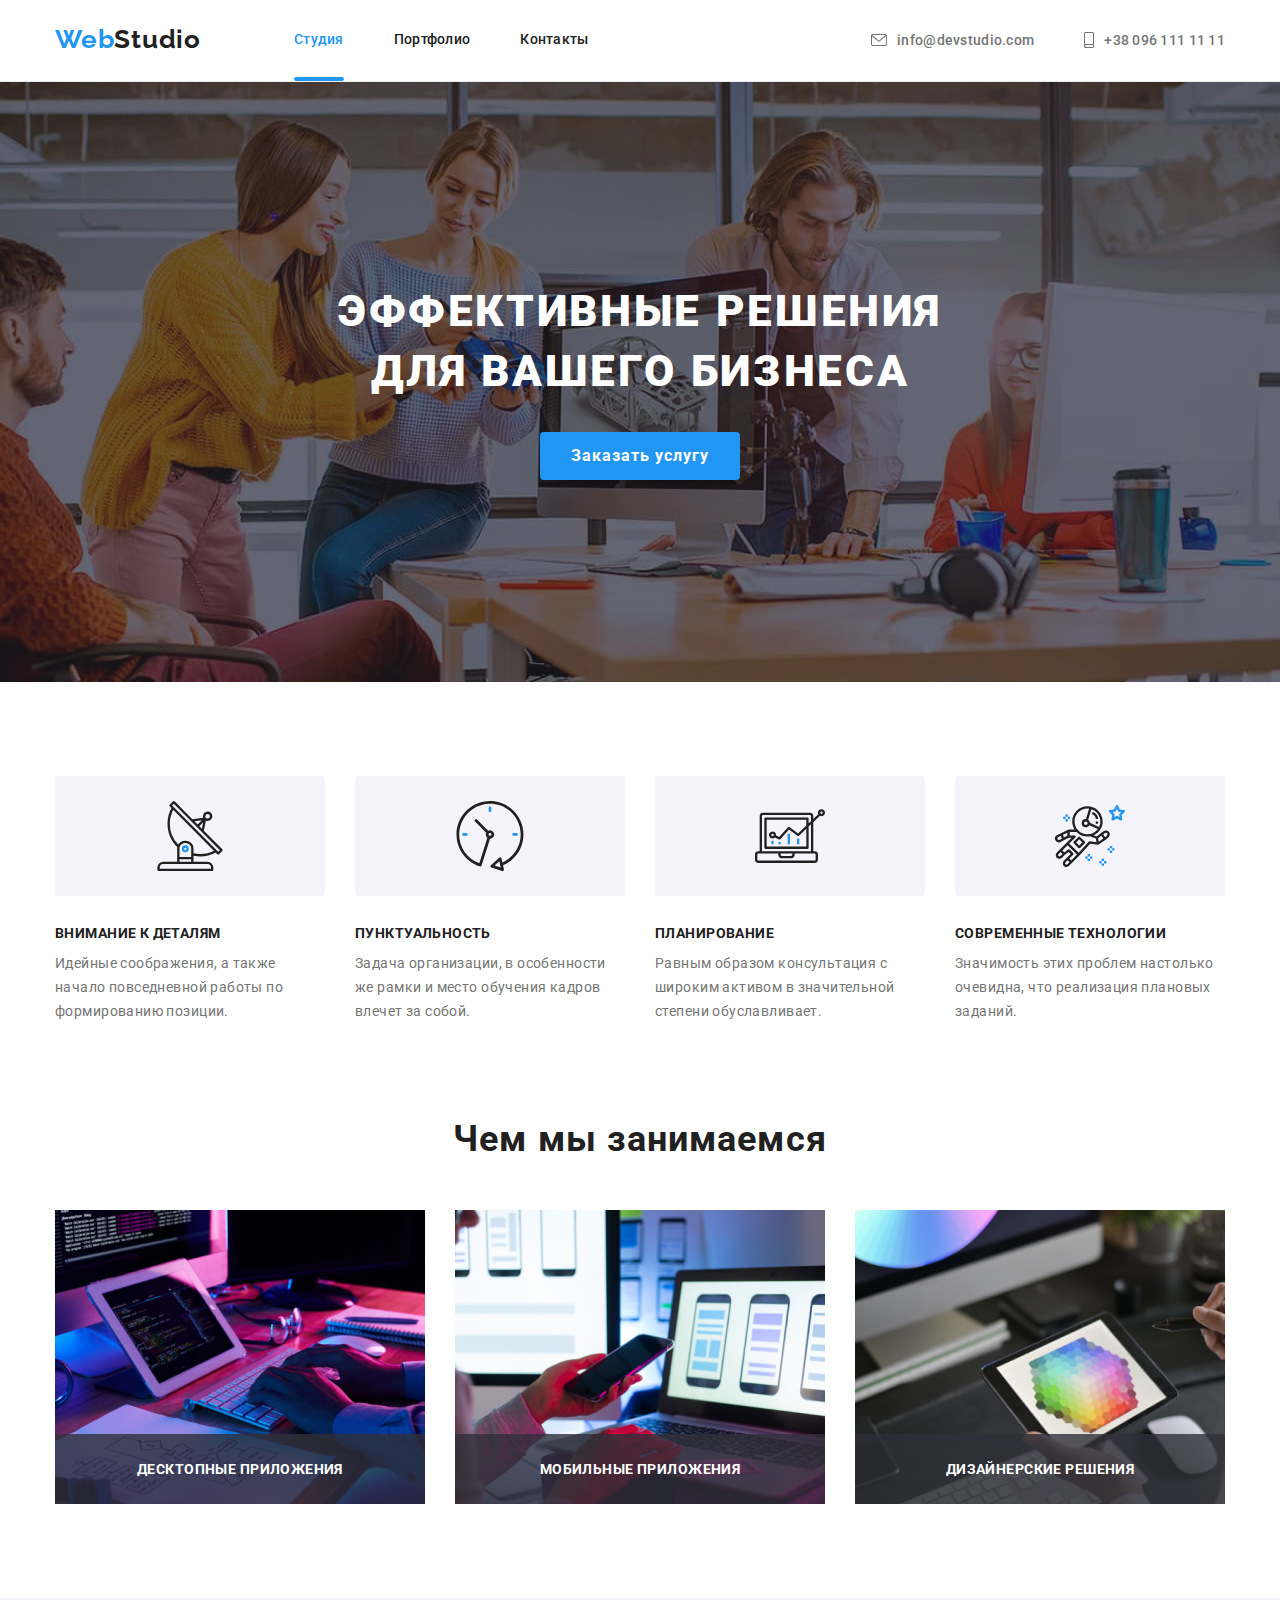
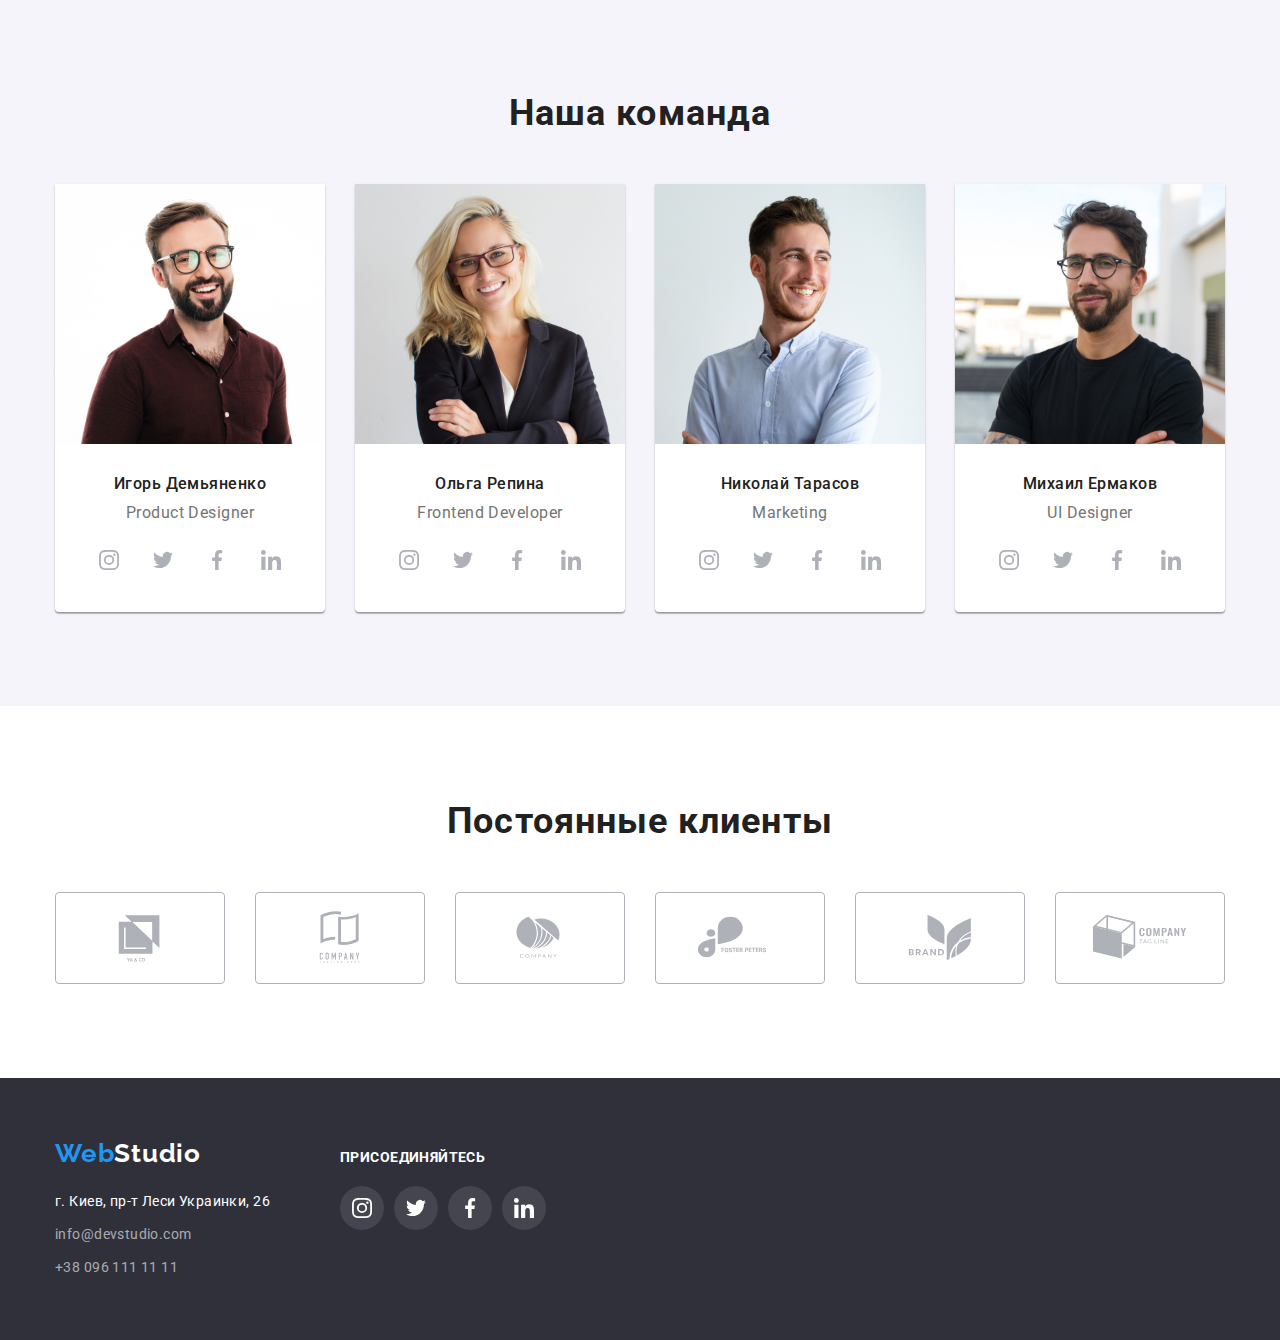
==== index.html @ 805853ac "Initial commit" ====
<!DOCTYPE html>
<html lang="ru">
<head>
    <meta charset="UTF-8">
    <meta http-equiv="X-UA-Compatible" content="IE=edge">
    <meta name="viewport" content="width=device-width, initial-scale=1.0">
    <title>WebStudio</title>
    <link rel="preconnect" href="https://fonts.googleapis.com">
    <link rel="preconnect" href="https://fonts.gstatic.com" crossorigin>
    <link href="https://fonts.googleapis.com/css2?family=Raleway:wght@700&family=Roboto:wght@400;500;700;900&display=swap" rel="stylesheet">
    <link rel="stylesheet" href="https://cdnjs.cloudflare.com/ajax/libs/modern-normalize/1.1.0/modern-normalize.css">
    <link rel="stylesheet" href="./css/styles.css">
</head>
<body>
    
    <header class="header">
        <div class="container header-container">
       
            <nav class="nav"> 
            
                    <a class="header-link link " href="/"><span class="logo">Web</span><span class="heder-logo">Studio</span></a>
                    <ul class="nav-list list">
                        <li class="nav-item">
                            <a class="nav-link link current" href="./index.html">Студия</a></li>
                        <li  class="nav-item">
                            <a class="nav-link link" href="./portfolio.html">Портфолио</a></li>
                        <li  class="nav-item">
                            <a class="nav-link link " href="">Контакты</a></li>
                    </ul>
            
            </nav>
            <ul class="header-contacts list">
                <li class="header-contact"><a  class="header-email link"  href="mailto:info@devstudio.com">
                    <svg width="16" height="12" class="email-icon" aria-hidden="true" ><use href="./images/icons.svg#icon-envelope"></use></svg>
                    info@devstudio.com</a></li>
                <li class="header-contact"><a  class="header-tel link" href="tel:+380961111111">
                    <svg width="10" height="16" class="email-icon" aria-hidden="true" >
                    <use href="./images/icons.svg#icon-smartphone"></use>
                </svg>+38 096 111 11 11</a></li>
            </ul>
        </div>  
    </header>

    <main>
        <section class="hero section">
          <div class="container">
             <h1 class="hero-title">Эффективные решения для вашего бизнеса</h1>   
             <button class="hero-btn" type="button" data-modal-open>Заказать услугу</button>  
          </div>    
        </section>

        <section class="benefits section"> 
            <div class="container">
                <h2 class="visually-hidden">Особенности</h2>
                <ul class="list benefits-list-icon">
                    <li class="benefits-item-icon"><svg width="70px" height="70px"><use href="./images/icons.svg#icon-antenna-1"></use></svg></li>
                    <li class="benefits-item-icon"><svg width="70px" height="70px"><use href="./images/icons.svg#icon-clock-1"></use></svg></li>
                    <li class="benefits-item-icon"><svg width="70px" height="70px"><use href="./images/icons.svg#icon-diagram-1"></use></svg></li>
                    <li class="benefits-item-icon"><svg width="70px" height="70px"><use href="./images/icons.svg#icon-astronaut-1"></use></svg></li>
                </ul>
                <ul class="benefits-list list">
                    <li class="benefits-item">
                        <h3 class="benefits-item-title">Внимание к деталям</h3>
                        <p class="benefits-item-text">Идейные соображения, а также начало повседневной работы по формированию позиции.</p>
                    </li>
                    <li class="benefits-item">
                        <h3 class="benefits-item-title">Пунктуальность</h3>
                        <p class="benefits-item-text">Задача организации, в особенности же рамки и место обучения кадров влечет за собой.</p>
                    </li>
                    <li class="benefits-item">
                        <h3 class="benefits-item-title">Планирование</h3>
                        <p class="benefits-item-text">Равным образом консультация с широким активом в значительной степени обуславливает.</p>
                    </li>
                    <li class="benefits-item">
                        <h3 class="benefits-item-title">Современные технологии</h3>
                        <p class="benefits-item-text">Значимость этих проблем настолько очевидна, что реализация плановых заданий.</p>
                    </li>
              </ul>
            </div>

        </section>
        <section class="works section">
            <div class="container works-container">
                <h2 class="title">Чем мы занимаемся</h2>
                <ul class="works-list list">
                    <li class="works-item">
                        <img class="works-pic" src="./images/img1.jpg" alt="создаем сайты" width="370" height="294">
                       <div class="works-item-names"><span class="works-item-name">Десктопные приложения</span></div>
                    </li>
                    <li class="works-item">
                        <img class="works-pic" src="./images/img2.jpg" alt="адаптируем под смартфоны" width="370" height="294">
                        <div class="works-item-names"><span class="works-item-name">Мобильные приложения</span></div>
                    </li>
                    <li class="works-item">
                        <img class="works-pic" src="./images/img3.jpg" alt="разрабатываем мобильные приложения" width="370" height="294">
                        <div class="works-item-names"><span class="works-item-name">Дизайнерские решения</span></div>
                    </li>
                </ul>
            </div>
        </section>

        <section class="team section">
            <div class="container">
                <h2 class="title">Наша команда</h2>
            
                <ul class="team-list list">
                    
                    <li class="team-item">
                        <img class="team-foto" src="./images/igor.jpg" alt="фото1" width="270" height="260">
                        <div class="container-team">
                            <h3 class="team-name" >Игорь Демьяненко</h3>
                            <p class="team-position" lang="en">Product Designer</p>
                            <div class="team-socials">
                                <ul class="team-social-list list">
                                    <li><a class="team-social-link" href=""><svg width="20px" height="20px" class="team-social-icon" aria-label="ссылка на instagram">
                                                <use href="./images/icons.svg#icon-instagram-2"></use>
                                            </svg></a></li>
                                    <li><a class="team-social-link" href=""><svg width="20px" height="20px" class="team-social-icon" aria-label="ссылка на twitter">
                                                <use href="./images/icons.svg#icon-twitter-1"></use>
                                            </svg></a></li>
                                    <li><a class="team-social-link" href=""><svg width="20px" height="20px" class="team-social-icon" aria-label="ссылка на facebook">
                                                <use href="./images/icons.svg#icon-facebook-1"></use>
                                            </svg></a></li>
                                    <li><a class="team-social-link" href=""><svg  width="20px" height="20px" class="team-social-icon" aria-label="ссылка на linkedin">
                                                <use href="./images/icons.svg#icon-linkedin-1"></use>
                                            </svg></a></li>
                                </ul>
                            </div>
                        </div>
                    </li>
                    <li class="team-item">
                        <img class="team-foto" src="./images/olga.jpg" alt="фото2" width="270" height="260">
                        <div class="container-team">
                            <h3 class="team-name" >Ольга Репина</h3>
                            <p class="team-position" lang="en">Frontend Developer</p>
                            <div class="team-socials">
                                <ul class="team-social-list list">
                                    <li><a class="team-social-link" href=""><svg width="20px" height="20px" class="team-social-icon" aria-label="ссылка на instagram">
                                                <use href="./images/icons.svg#icon-instagram-2"></use>
                                            </svg></a></li>
                                    <li><a class="team-social-link" href=""><svg width="20px" height="20px" class="team-social-icon" aria-label="ссылка на twitter">
                                                <use href="./images/icons.svg#icon-twitter-1"></use>
                                            </svg></a></li>
                                    <li><a class="team-social-link" href=""><svg width="20px" height="20px" class="team-social-icon" aria-label="ссылка на facebook">
                                                <use href="./images/icons.svg#icon-facebook-1"></use>
                                            </svg></a></li>
                                    <li><a class="team-social-link" href=""><svg width="20px" height="20px" class="team-social-icon" aria-label="ссылка на linkedin">
                                                <use href="./images/icons.svg#icon-linkedin-1"></use>
                                            </svg></a></li>
                                </ul>
                            </div>

                        </div>
                    </li>
                    <li class="team-item">
                        <img class="team-foto" src="./images/nikolay.jpg" alt="фото3" width="270" height="260">
                        <div class="container-team">
                            <h3 class="team-name" >Николай Тарасов</h3>
                            <p class="team-position" lang="en">Marketing</p>
                            <div class="team-socials">
                                <ul class="team-social-list list">
                                    <li><a class="team-social-link" href=""><svg width="20px" height="20px" class="team-social-icon" aria-label="ссылка на instagram">
                                                <use href="./images/icons.svg#icon-instagram-2"></use>
                                            </svg></a></li>
                                    <li><a class="team-social-link" href=""><svg width="20px" height="20px" class="team-social-icon" aria-label="ссылка на twitter">
                                                <use href="./images/icons.svg#icon-twitter-1"></use>
                                            </svg></a></li>
                                    <li><a class="team-social-link" href=""><svg width="20px" height="20px" class="team-social-icon" aria-label="ссылка на facebook">
                                                <use href="./images/icons.svg#icon-facebook-1"></use>
                                            </svg></a></li>
                                    <li><a class="team-social-link" href=""><svg width="20px" height="20px" class="team-social-icon" aria-label="ссылка на linkedin">
                                                <use href="./images/icons.svg#icon-linkedin-1"></use>
                                            </svg></a></li>
                                </ul>
                            </div>

                        </div>
                    </li>
                    <li class="team-item">
                        <img class="team-foto" src="./images/mikhail.jpg" alt="фото4" width="270" height="260">
                        <div class="container-team">
                            <h3 class="team-name" >Михаил Ермаков</h3>
                            <p class="team-position" lang="en">UI Designer</p>
                            <div class="team-socials">
                                <ul class="team-social-list list">
                                    <li><a class="team-social-link" href=""><svg width="20px" height="20px" class="team-social-icon" aria-label="ссылка на instagram">
                                                <use href="./images/icons.svg#icon-instagram-2"></use>
                                            </svg></a></li>
                                    <li><a class="team-social-link" href=""><svg width="20px" height="20px" class="team-social-icon" aria-label="ссылка на twitter">
                                                <use href="./images/icons.svg#icon-twitter-1"></use>
                                            </svg></a></li>
                                    <li><a class="team-social-link" href=""><svg width="20px" height="20px" class="team-social-icon" aria-label="ссылка на facebook">
                                                <use href="./images/icons.svg#icon-facebook-1"></use>
                                            </svg></a></li>
                                    <li><a class="team-social-link" href=""><svg width="20px" height="20px" class="team-social-icon" aria-label="ссылка на linkedin">
                                                <use href="./images/icons.svg#icon-linkedin-1"></use>
                                            </svg></a></li>
                                </ul>
                            </div>

                        </div>
                    </li>
                </ul>
            
         </div>
        </section>
        <section class="section">
            <div class="container">
                <h2 class="title">Постоянные клиенты</h2>
                <div>
                    <ul class="client-list list">
                        <li class="client-item"><svg width="106px" height="60px" class="client-icon"><use href="./images/icons.svg#icon-logo1"></use></svg></li>
                        <li class="client-item"><svg width="106px" height="60px" class="client-icon"><use href="./images/icons.svg#icon-logo2"></use></svg></li>
                        <li class="client-item"><svg width="106px" height="60px" class="client-icon"><use href="./images/icons.svg#icon-logo3"></use></svg></li>
                        <li class="client-item"><svg width="106px" height="60px" class="client-icon"><use href="./images/icons.svg#icon-logo4"></use></svg></li>
                        <li class="client-item"><svg width="106px" height="60px" class="client-icon"><use href="./images/icons.svg#icon-logo5"></use></svg></li>
                        <li class="client-item"><svg width="106px" height="60px" class="client-icon"><use href="./images/icons.svg#icon-logo6"></use></svg></li>
                    </ul>
                </div>
            </div>
        </section>
    </main>

    <footer class="footer">
        <div class="container footer-flex">
            <div class="footer-contakt">
                <a class="footer-link link " href="/"><span class="logo">Web</span><span class="footer-logo">Studio</span> </a>
                <address class="footer-address">
                    <ul class="footer-list list">
                        <li class="footer-item" ><a class="footer-item-link link " href="https://goo.gl./maps/wizjQyX9kH2uUNJ5A" target="_blank" rel="noreferrer noopener">г. Киев, пр-т Леси Украинки, 26</a></li>
                        <li class="footer-item" ><a class="footer-item-link link post " href="mailto:info@devstudio.com">info@devstudio.com</a> </li>
                        <li class="footer-item" ><a class="footer-item-link link phone" href="tel:+380961111111">+38 096 111 11 11</a></li>
                    </ul>
       
                </address> 
            </div>
            <div class="footer-socials">
                <h2 class="footer-edd">присоединяйтесь</h2>
                  <ul class="footer-social-list list">
                     <li><a class="footer-social-link" href=""><svg width="20px" height="20px" class="footer-social-icon" aria-label="ссылка на instagram"><use href="./images/icons.svg#icon-instagram-2"></use></svg></a></li>
                     <li><a class="footer-social-link" href=""><svg width="20px" height="20px" class="footer-social-icon" aria-label="ссылка на twitter"><use href="./images/icons.svg#icon-twitter-1"></use></svg></a></li>
                     <li><a class="footer-social-link" href=""><svg width="20px" height="20px" class="footer-social-icon" aria-label="ссылка на facebook"><use href="./images/icons.svg#icon-facebook-1"></use></svg></a></li>
                     <li><a class="footer-social-link" href=""><svg width="20px" height="20px" class="footer-social-icon" aria-label="ссылка на linkedin"><use href="./images/icons.svg#icon-linkedin-1"></use></svg></a></li>
                  </ul>
           </div>
        </div>

    </footer>

    <div class="backdrop is-hidden" data-modal>
        <div class="modal">
            <button class="modal-close-btn" type="button" data-modal-close><svg width="11px" height="11px" class="modal-close" aria-label="закрыть модальное окно">
                <use href="./images/icons.svg#icon-vector"></use>
            </svg></button>
        </div>
    </div>

    <script src="./js/modal.js"></script>

</body>
</html>
---- css/styles.css ----
/* font-family: 'Raleway', sans-serif;
font-family: 'Roboto', sans-serif; */

/* #212121
#757575
#FFFFFF
#2196F3
#000000
#2F303A
#FFFFFF
#ECECEC
#F5F4FA

#212121
#757575
#FFFFFF */
:root{
    --main-font:'Roboto', sans-serif;
    --secondary-font:'Raleway', sans-serif;
    --white-txt-cl:#FFFFFF;
    --black-txt-cl:#212121;
    --gray-txt-cl:#757575;
    --blu-cl:#2196F3;
    --bg-cl:#2F303A;
     }
body {
    font-family:var(--main-font);
    font-size: 14px;
    line-height: 1.71;
    letter-spacing: 0.03em;
    color:var(--gray-txt-cl);
    }
        html {
            box-sizing: border-box;
        }
    
        *,
        *::after,
        *::before {
            box-sizing: inherit;
        }
    
        /* Стили для обнуления верхних отступов у элементов */
        h1,
        h2,
        h3,
        h4,
        h5,
        h6,
        p {
            margin-top: 0;
        }
    
        /* Класс для обнуления базовых свойств у списков (ul) */
        .list {
            list-style: none;
            padding-left: 0;
            margin: 0;
        }
    
        /* Класс для обнуления базовых свойств у ссылок */
        .link {
            text-decoration: none;
            color: inherit;
        }
    
        /* Свойства для корректного отображения картинок */
        img {
            display: block;
            max-width: 100%;
            height: auto;
        }
    
        /* Свойства для обнуления курсива у address */
        address {
            font-style: normal;
        }
h1, 
h2, 
h3, 
p,
ul
    {
        margin-top: 0;
        margin-bottom: 0;
        margin-left: 0;
        margin-right: 0;
    }
.list {
        padding-left: 0;
        margin-top: 0;
        margin-bottom: 0;
        list-style: none;
      }
      
.link {
        text-decoration: none;
    }
.container {
    width: 1200px;
    padding-left: 15px;
    padding-right: 15px;
    margin-left: auto;
    margin-right: auto;
    }

.header {
    padding-top: 24px;
    padding-bottom: 25px;
    border-bottom: 1px solid #ECECEC;
    }
.nav-list {
    display: flex;
    align-items: center;
    }
.nav {
    display: flex;
    align-items: center;
   
    }
.header-contacts {
    display: flex;
    align-items: center;
    margin-left: auto;    
    }
.header-contact:not(:last-child){
    margin-right: 50px;

}
.header-container {
    display: flex;
    align-items: center;
    }  

.header-link {
    margin-right: 93px;
    }
.nav-item {
    position: relative;
    margin-right: 50px;
    }
.nav-item:last-child {
    margin-right: 0;
}

.logo    
   {
    font-family:var(--secondary-font);
    font-weight: 700;
    font-size: 26px;
    line-height: 1.19;  
    letter-spacing: 0.03em;  
    color:var(--blu-cl);
   } 
.heder-logo
   {
    font-family:var(--secondary-font);
    font-weight: 700;
    font-size: 26px;
    line-height: 1.19;  
    letter-spacing: 0.03em;  
    color:var(--black-txt-cl);
   }
.nav-link.current::after
{
    content: "";
    position: absolute;
    left: 0;
    bottom: 0;
    transform: translateY(29px);
    border-radius: 2px;

    display: block;
    width: 100%;
    height: 4px;
    background-color: var(--blu-cl);

    
}

.nav-link 
   {
    font-weight: 500;
    font-size: 14px;
    line-height: 1.14;
    letter-spacing: 0.02em; 
    color: #212121;

    transition-property: color;
        transition-duration: 250ms;
        transition-timing-function: cubic-bezier(0.4, 0, 0.2, 1);

   }
.nav-link:hover,
.nav-link:focus, 
.header-email:hover,
.header-email:focus,
.header-tel:hover,
.header-tel:focus
   {
     color: var(--blu-cl);
   }
.nav-list .nav-link.current
   {
    color: var(--blu-cl);
   }
.header-email,
.header-tel 
   {
    display: flex;
    font-weight: 500;
    font-size: 14px;
    line-height: 16px;
    letter-spacing: 0.02em; 
    color: #757575;
    align-items: center;
    gap: 10px;
    
    transition-property: color;
        transition-duration: 250ms;
        transition-timing-function: cubic-bezier(0.4, 0, 0.2, 1);
 
   }
.email-icon {
    fill: currentColor;
}
.section {
    padding-top: 94px;
    padding-bottom: 94px;
    }
.hero-title {
        font-weight: 900;
        font-size: 44px;
        line-height: 1.36;
        text-align: center;
        letter-spacing: 0.06em;
        text-transform: uppercase;
        color:var(--white-txt-cl);
        max-width: 696px;
        margin-left: auto;
        margin-right: auto;
        margin-bottom: 30px;

    }
.hero 
    {   max-width: 1600px;
        height: 600px;
        margin-left: auto;
        margin-right: auto;
        background-image: linear-gradient(to left, rgba(47, 48, 58, 0.4), rgba(47, 48, 58, 0.4)),
        url(../images/img.jpg);
        background-repeat: no-repeat;
        background-position: center;
        background-size: cover;
        
        padding-top: 200px;
        padding-bottom: 200px;
        background-color:var(--bg-cl);
    }
    .visually-hidden {
        position: absolute;
        width: 1px;
        height: 1px;
        margin: -1px;
        border: 0;
        padding: 0;
        white-space: nowrap;
        clip-path: inset(100%);
        clip: rect(0 0 0 0);
        overflow: hidden;
      }
.benefits-list {
    display: flex;
    justify-content: space-between; 
    }
.benefits-item {
    width: 270px;
}
.benefits-item-title
    {
    font-weight: 700;
    font-size: 14px;
    line-height: 1.14;
    letter-spacing: 0.03em;
    text-transform: uppercase;
    color:var(--black-txt-cl);
    margin-bottom: 10px;
    }
.benefits-item-text
    {
    font-size: 14px;
    letter-spacing: 0.03em;
    }
.benefits-list-icon{
    display: flex;
    justify-content: space-between;
    margin-bottom: 30px;

}
.benefits-item-icon{
    display: flex;
    align-items: center;
    width: 270px;
    height: 120px;
    background-color: #F5F4FA;
    border-radius: 4px;
    justify-content: center;
    

}
.title {
    margin-bottom: 50px;
    font-weight: 700;
    font-size: 36px;
    line-height: 1.17;
    text-align: center;
    letter-spacing: 0.03em;
    color:var(--black-txt-cl);
}
.works {
    padding-top: 0;

    }
.works-list {
    display: flex;
    justify-content:center;
    }
.works-item {
    position: relative;
    margin-right: 30px;
}
.works-item:last-child {
    margin-right: 0;
  }
.works-item-name {
    font-family: var(--main-font);
    font-style: normal;
    font-weight: 700;
    font-size: 14px;
    line-height: 16px;
    text-align: center;
    letter-spacing: 0.03em;
    text-transform: uppercase;
    color: var(--white-txt-cl);

    position: absolute;

    top: 50%;
    left: 50%;
    transform: translate(-50%,-50%);
    width: 100%;


}
.works-item-names {
    position: absolute;
    background-color: rgba(47, 48, 58, 0.8);
    width: 370px;
    height: 70px;
    bottom: 0;
}
.hero-btn {
    margin-left: auto;
    margin-right: auto;
    padding: 9px 31px;
    font-family: inherit;
    font-weight: 700;
    font-size: 16px;
    line-height: 1.87;
    display: flex;
    align-items: center;
    text-align: center;
    letter-spacing: 0.06em;
    color:var(--white-txt-cl);
    background: var(--blu-cl);
    box-shadow: 0px 4px 4px rgba(0, 0, 0, 0.15);
    border-radius: 4px;
    cursor: pointer;
    border: none;

    transition-property: background;
        transition-duration: 250ms;
        transition-timing-function: cubic-bezier(0.4, 0, 0.2, 1);

}
.hero-btn:hover{
    background: #188CE8;
}
.team  {
    background-color:#F5F4FA;
    }
.team-item {
background: var(--white-txt-cl);
box-shadow: 0px 1px 3px rgba(0, 0, 0, 0.12), 0px 1px 1px rgba(0, 0, 0, 0.14), 0px 2px 1px rgba(0, 0, 0, 0.2);
border-radius: 0px 0px 4px 4px;
}
.team-name
    {
    font-weight: 500;
    font-size: 16px;
    line-height: 1.19;
    text-align: center;
    letter-spacing: 0.03em;
    color:var(--black-txt-cl);
    margin-bottom: 10px;
    }
.team-position
    {
    font-size: 16px;
    line-height: 1.19;
    text-align: center;
    letter-spacing: 0.03em;
    }
.team-list {
    display: flex;
    justify-content: space-between;
    }
.team-foto {
    display: block;
    max-width: 100%;
    height: auto;
}

.container-team {
    padding-top: 30px;
    padding-bottom: 30px;
}
.team-social-list{
    display: flex;
    justify-content: center;
    margin-top: 16px;
    gap: 10px;
    
}
.team-social-link{
    display: flex;
    width: 44px;
    height: 44px;
    color:#AFB1B8;
    border-radius: 50%;
    justify-content: center;
    align-items: center;

    transition-property: background-color, color ;
        transition-duration: 250ms;
        transition-timing-function: cubic-bezier(0.4, 0, 0.2, 1);
    
}

.team-social-link:hover,
.team-social-link:focus{
    background-color: var(--blu-cl);
    color: var(--white-txt-cl);
}
.team-social-icon{
    fill: currentColor;
transition-property: fill ;
    transition-duration: 250ms;
    transition-timing-function: cubic-bezier(0.4, 0, 0.2, 1);

}
.team-social-icon:hover,
.team-social-icon:focus{
    fill: currentColor;
}
.client-list{
    display: flex;
    justify-content: space-between;
}
.client-item{
    display: flex;
    width: 170px;
    height: 92px;
    border: 1px solid #AFB1B8;
    border-radius: 4px;
    color: #AFB1B8;
    align-items: center;
    justify-content: center;

    transition-property: border, color;
        transition-duration: 250ms;
        transition-timing-function: cubic-bezier(0.4, 0, 0.2, 1);

}
.client-item:hover,
.client-item:focus{
    color:var(--blu-cl);
    border: 1px solid var(--blu-cl);
}
.client-icon{
    fill: currentColor;
}

.subtitle
    {
    font-weight: 700;
    font-size: 18px;
    line-height: 2;
    letter-spacing: 0.06em;
    color:var(--black-txt-cl);
    margin-bottom: 4px;
    
    }
.container-works {
    padding: 20px 24px;
    border-bottom: 1px solid #EEEEEE;
    border-left: 1px solid #EEEEEE;
    border-right: 1px solid #EEEEEE ;
}
.img-works {
    display: block;
    max-width: 100%;
}
.works-text
    {
    font-size: 16px;
    line-height: 1.87;
    letter-spacing: 0.03em;
    
    }
.btn-item
    {
    font-family: inherit;;
    font-weight: 500;
    font-size: 16px;
    line-height: 1.62;
    text-align: center;
    letter-spacing: 0.03em;
    color:var(--black-txt-cl);
    background-color:#F5F4FA;
    border-radius: 4px;
    cursor: pointer;
    padding: 6px 22px; 
    border: none;
    
    transition-property: background-color,color,box-shadow;
        transition-duration: 250ms;
        transition-timing-function: cubic-bezier(0.4, 0, 0.2, 1);
      }
.btn-item.active-btn{
    color: var(--white-txt-cl);
    background-color: var(--blu-cl);
        
        
}
.btn:not(:last-child) {
    margin-right: 8px;
}

.btn-item:hover,
.btn-item:focus {
    color:var(--white-txt-cl);
    background-color:var(--blu-cl);
    box-shadow: 0px 3px 1px rgba(0, 0, 0, 0.1), 0px 1px 2px rgba(0, 0, 0, 0.08), 0px 2px 2px rgba(0, 0, 0, 0.12);
}

.btn-list {
    display: flex;
    justify-content: center;
    margin-bottom: 50px;

}
.works-card {
    display: flex;
    flex-wrap: wrap;
}
.works-item-card {
    margin-right: 30px;
    margin-bottom: 30px;

    transition-property: box-shadow;
    transition-duration: 250ms;
    transition-timing-function: cubic-bezier(0.4, 0, 0.2, 1);
   
}
.works-item-card:hover{
    box-shadow: 0px 1px 1px rgba(0, 0, 0, 0.12), 0px 4px 4px rgba(0, 0, 0, 0.06), 1px 4px 6px rgba(0, 0, 0, 0.16);
}
.works-item-card:hover .works-card-overlay {
    transform: translateY(0);
    
}
.works-item-card:nth-child(3n) {
    margin-right: 0;
} 
.works-item-card:nth-last-child(-n + 3) {
    margin-bottom: 0;
}
.works-item-container{
    position: relative;
    overflow: hidden;

}

.works-card-overlay{
    position: absolute;
    top: 0;
    left: 0;
    width: 100%;
    height: 100%;
    background: rgba(33, 150, 243, 0.9);
    color: var(--white-txt-cl);
    padding: 63px 24px;
    transform: translateY(101%);

    transition-property: transform;
        transition-duration: 250ms;
        transition-timing-function: cubic-bezier(0.4, 0, 0.2, 1);

}
.works-text-overlay{
    font-family: var(--main-font);
        font-style: normal;
        font-weight: 400;
        font-size: 18px;
        line-height: 1.56;
        letter-spacing: 0.03em;
    
        color: var(--white-txt-cl);
}

.footer 
    {   
        padding-top: 60px;
        padding-bottom: 60px;
        background-color:var(--bg-cl);
    }
.footer-logo
    {
    font-family:var(--secondary-font);
    font-weight: 700;
    font-size: 26px;
    line-height: 1.19;  
    letter-spacing: 0.03em;  
    color:var(--white-txt-cl);
 
    }

address
    {
     margin-top: 20px;
     font-style: normal;   
    }
.footer-item-link
    {
    font-size: 14px;
    letter-spacing: 0.03em;
    color:var(--white-txt-cl);

    transition-property: color;
        transition-duration: 250ms;
        transition-timing-function: cubic-bezier(0.4, 0, 0.2, 1);
    }
.post,
.phone
    {
        color:rgba(255, 255, 255, 0.6);;   
    }
.footer-item-link:hover,
.footer-item-link:focus
   {
     color: var(--blu-cl);
   }
.footer-item:not(:last-child) {
    margin-bottom: 9px;
}
.footer-social-link {
    display: flex;
    width: 44px;
    height: 44px;
    border-radius: 50%;
    background-color: rgba(255, 255, 255, 0.1);
    justify-content: center;
    align-items: center;
    color: var(--white-txt-cl);

    transition-property: background-color;
        transition-duration: 250ms;
        transition-timing-function: cubic-bezier(0.4, 0, 0.2, 1);
    }
.footer-social-link:hover,
.footer-social-link:focus {
    
    background-color: var(--blu-cl);
    
}

.footer-social-list {
        display: flex;
        width: 206px;
        height: 44px;
        justify-content: space-between;
        
    }
    
.footer-social-icon {

    fill: currentColor;
    transition-property: fill ;
        transition-duration: 250ms;
        transition-timing-function: cubic-bezier(0.4, 0, 0.2, 1);
}
.footer-social-icon:hover{
    fill: currentColor;
}
.footer-contakt {
    margin-right: 70px;
}

.footer-flex {
    display: flex;
    align-items:baseline;
}
.footer-edd{
    font-family: var(--main-font);
    font-weight: 700;
    font-size: 14px;
    line-height: 1.14;
    letter-spacing: 0.03em;
    text-transform: uppercase;
    color: var(--white-txt-cl);
    margin-bottom: 20px;
    

}

.backdrop{
    position: fixed;
    top: 0;
    left: 0;
    width: 100%;
    height: 100%;
    background-color: rgba(0, 0, 0, 0.2);
    transition: opacity 500ms, visibility 500ms;
}

.modal{
    position:absolute;
    top: 50%;
    left: 50%;
    transform: translate(-50%, -50%);
    width: 528px;
    min-height: 581px;
    box-shadow: 0px 1px 3px rgba(0, 0, 0, 0.12), 0px 1px 1px rgba(0, 0, 0, 0.14), 0px 2px 1px rgba(0, 0, 0, 0.2);
    border-radius: 4px;
    background-color: var(--white-txt-cl);
}
.modal-close-btn{
    position: absolute;
    top: 8px;
    right: 8px;
    border-radius: 50%;
    border: 1px solid rgba(0, 0, 0, 0.1);
    width: 30px;
    height: 30px;
    background-color: var(--white-txt-cl);

}
.modal-close{
    position:absolute;
    top: 50%;
    left: 50%;
    transform: translate(-50%, -50%);

    fill: #000000;
}

.is-hidden{
    opacity: 0;
    visibility: hidden;
    pointer-events: none;
}
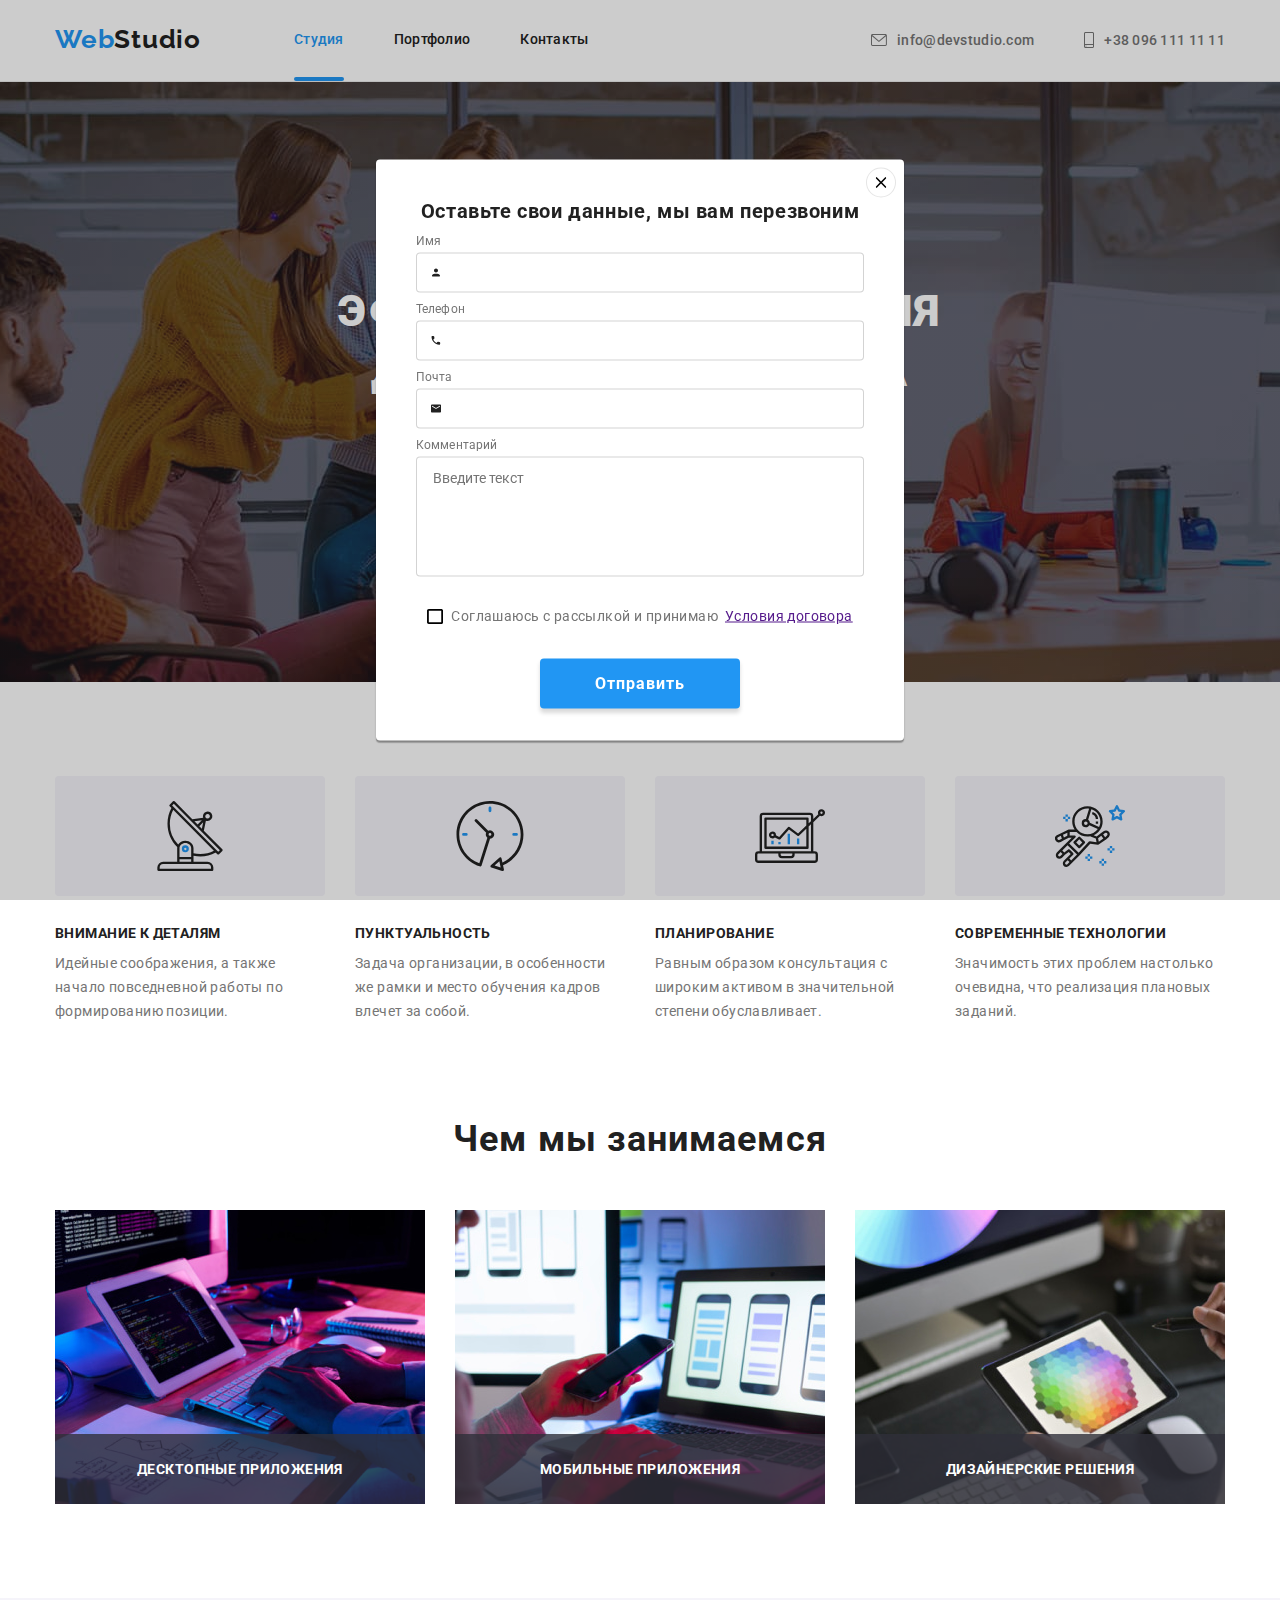
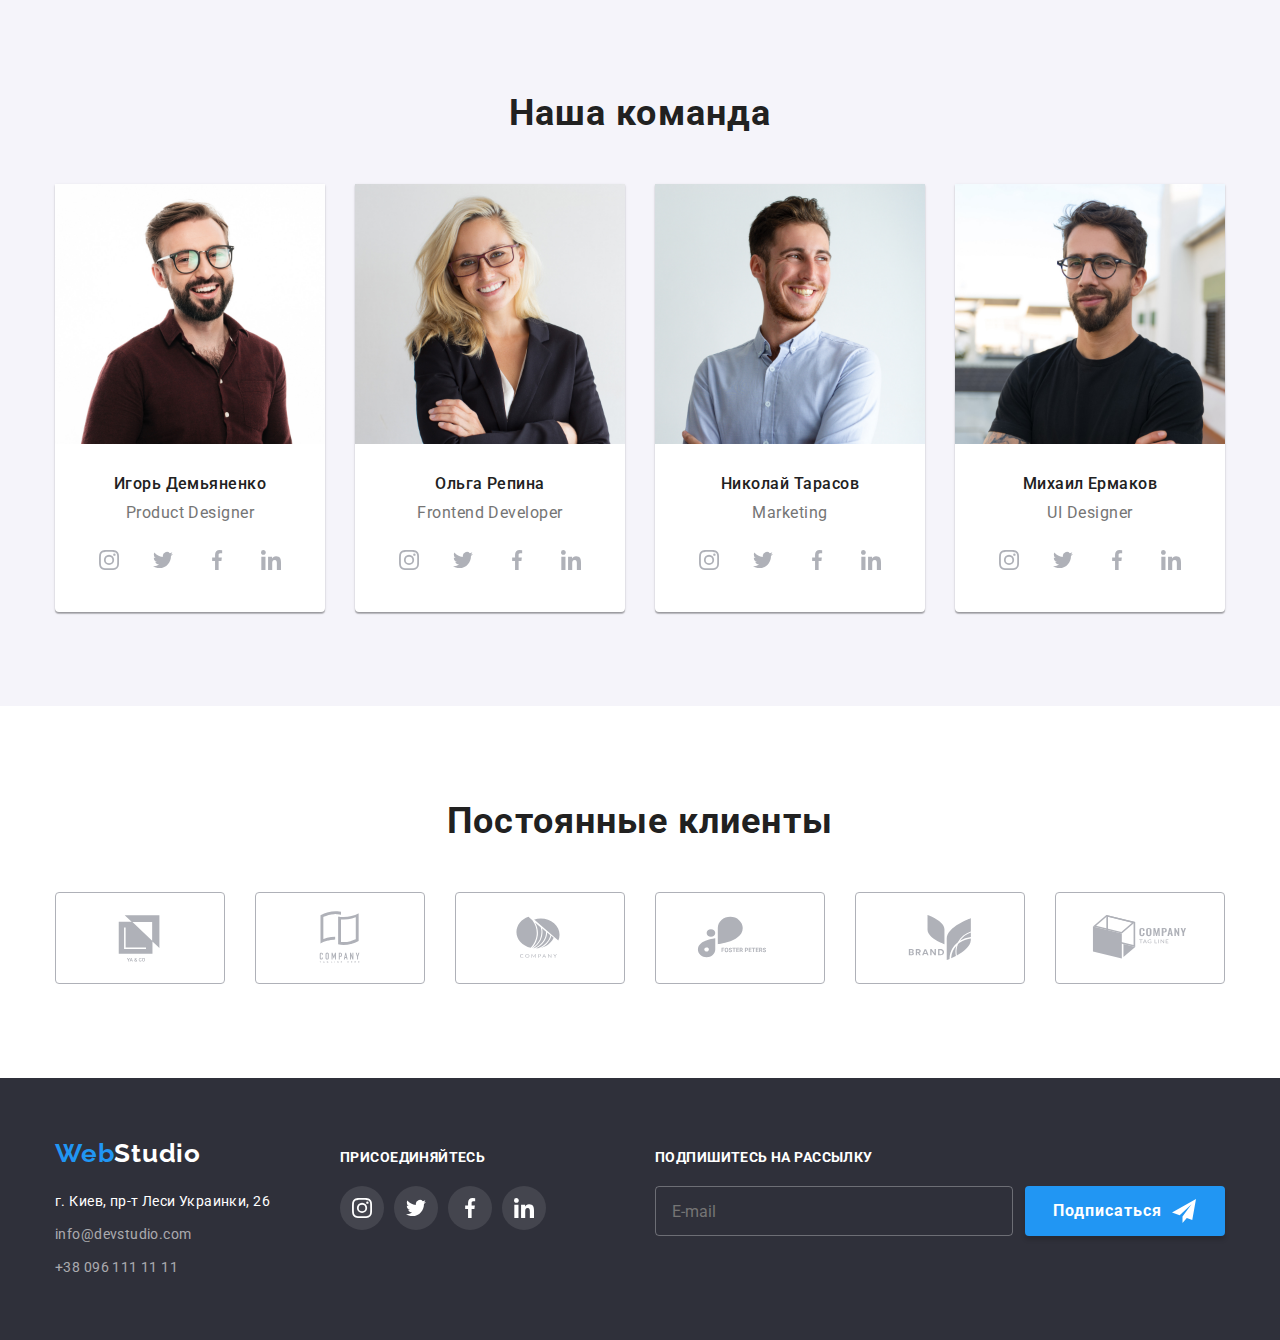
==== commit 930eca6c: "add icons" ====
--- a/index.html
+++ b/index.html
@@ -243,15 +243,91 @@
                      <li><a class="footer-social-link" href=""><svg width="20px" height="20px" class="footer-social-icon" aria-label="ссылка на linkedin"><use href="./images/icons.svg#icon-linkedin-1"></use></svg></a></li>
                   </ul>
            </div>
+        <div class="footer-form-container">
+            <h2 class="footer-edd">Подпишитесь на рассылку</h2>
+            <form class="footer-form" name="footer-form" autocomplete="on">
+                <input class="footer-form-email" type="email" id="footer-form-email" name="email" placeholder="E-mail" required>
+                <label class="visually-hidden" for="footer-form-email">Почта</label>
+                
+                <button class="footer-form-btn button hero-btn" type="submit">Подписаться
+                    <svg width="24px" height="24px" class="footer-form-btn-icon">
+                        <use href="./images/icons.svg#icon-icon-send"></use>
+                    </svg>
+                </button>
+        
+            </form>
         </div>
+        </div>
 
     </footer>
 
-    <div class="backdrop is-hidden" data-modal>
+    <div class="backdrop s-hidden" data-modal>
         <div class="modal">
             <button class="modal-close-btn" type="button" data-modal-close><svg width="11px" height="11px" class="modal-close" aria-label="закрыть модальное окно">
                 <use href="./images/icons.svg#icon-vector"></use>
             </svg></button>
+            <div class="modal-container">
+                <h2 class="modal-title">Оставьте свои данные, мы вам перезвоним</h2>
+               <form class="form" name="modal-form" autocomplete="on" novalidate>
+                <fieldset>
+                    <div class="form-field">
+                        <label class="form-field-label" for="user-name">Имя</label>
+                        <div class="form-field-inner">
+                            <input class="form-field-input" id="user-name" type="text" name="name">
+                            <svg width="12px" height="12px" class="form-field-icon" aria-hidden="true">
+                                <use href="./images/icons.svg#icon-person-black"></use>
+                            </svg>
+                        </div>
+                    
+                    </div>
+                    <div class="form-field">
+                        <label class="form-field-label" for="user-tel">Телефон</label>
+                        <div class="form-field-inner">
+                            <input class="form-field-input" id="user-tel" type="tel" name="tel">
+                            <svg width="12px" height="12px" class="form-field-icon" aria-hidden="true">
+                                <use href="./images/icons.svg#icon-phone-black"></use>
+                            </svg>
+                        </div>
+                    
+                    </div>
+                    <div class="form-field">
+                        <label class="form-field-label" for="user-email">Почта</label>
+                        <div class="form-field-inner">
+                            <input class="form-field-input" id="user-email" type="text" name="email">
+                            <svg width="12px" height="12px" class="form-field-icon" aria-hidden="true">
+                                <use href="./images/icons.svg#icon-email-black"></use>
+                            </svg>
+                        </div>
+                    
+                    </div>
+                </fieldset>
+
+                <fieldset>
+                    <div class="form-field-text">
+                        <label class="form-field-label" for="user-comment">Комментарий</label>
+                        <textarea class="form-field-textarea" name="user-comment" id="user-comment" placeholder="Введите текст"></textarea>
+                    
+                    </div>
+                </fieldset>
+                
+                <div class="form-field-checkbox">
+                    <div class="checkbox-control">
+                        <input class="checkbox-input" id="term-condition" type="checkbox" name="term-condition">
+                        <svg width="16px" height="15px" class="checkbox-icon" aria-hidden="true">
+                            <use href="./images/icons.svg#icon-vector2"></use>
+                        </svg>
+                        <svg width="16px" height="15px" class="checkbox-icon-checked" aria-hidden="true">
+                            <use href="./images/icons.svg#icon-icon-check"></use>
+                        </svg>
+                    </div>
+                    <label class="checkbox-label" for="term-condition">Соглашаюсь с рассылкой и принимаю&nbsp;
+                        <a class="form-field-link" href="">Условия договора</a></label>
+                </div>
+                <div class="form-field">
+                    <button class="button hero-btn modal-form-btn" type="submit">Отправить</button>
+                </div>
+               </form>
+            </div>
         </div>
     </div>
 
--- a/css/styles.css
+++ b/css/styles.css
@@ -86,6 +86,11 @@
         margin-left: 0;
         margin-right: 0;
     }
+fieldset {
+    margin: 0;
+    padding: 0;
+    border: 0;
+}
 .list {
         padding-left: 0;
         margin-top: 0;
@@ -723,7 +728,170 @@
     
 
 }
-
+.footer-form-container{
+    margin-left: auto;
+}
+.footer-form{
+    display: flex;
+    align-items: center;
+}
+.footer-form-email{
+    display: flex;
+        align-items: center;
+        min-width: 358px;
+        height: 50px;
+        padding: 0;
+        padding-left: 16px;
+        margin-right: 12px;
+    
+        font-size: 16px;
+        line-height: 1.25;
+        color: rgba(255, 255, 255, 0.6);
+    
+        background-color: transparent;
+        border: 1px solid rgba(255, 255, 255, 0.3);
+        border-radius: 4px;
+}
+.footer-form-email:focus{
+    border-color: var(--blu-cl);
+}
+.footer-form-btn{
+    margin-left: 0;
+    margin-right: 0;
+    width: 200px;
+    height: 50px;
+    padding-left: 28px;
+    padding-right: 28px;
+}
+.footer-form-btn-icon{
+    width: 24px;
+        height: 24px;
+        margin-left: 10px;
+        fill: var(--white-txt-cl);
+}
+.form-field-label{
+    display: block;
+    margin-bottom: 4px;
+    
+    font-weight: 400;
+        font-size: 12px;
+        line-height: 1.16;
+        letter-spacing: 0.01em;
+    
+}
+.form-field-input{
+    width: 100%;
+    height: 40px;
+    padding: 12px 12px 12px 42px;
+    border:1px solid rgba(33, 33, 33, 0.2);
+    border-radius: 4px;
+    outline: none; 
+    
+}
+.form-field-input:focus{
+    border-color: var(--blu-cl);
+}
+.form-field-input:focus + .form-field-icon{
+    fill: var(--blu-cl);
+}
+.form-field-textarea:focus-within{
+    border: 1px solid var(--blu-cl);
+}
+.form-field{
+    margin-bottom: 10px;
+}
+.form-field-inner{
+    position: relative;
+}
+.form-field-icon {
+    position: absolute;
+    top: 50%;
+    left: 14px;
+    transform: translateY(-50%);
+    fill: var(--black-txt-cl);
+}
+.form-field-textarea{
+    padding: 12px 16px;
+    width: 100%;
+    min-height: 120px;
+    border: 1px solid rgba(33, 33, 33, 0.2);
+    border-radius: 4px;
+    resize: none;
+    outline: none;
+}
+.modal-form-btn{
+    width: 200px;
+    height: 50px;
+    padding: 10px 55px;
+
+}
+.form-field-text{
+    margin-bottom: 20px;
+}
+.form-field-checkbox{
+    margin-bottom: 30px;
+    display: flex;
+    justify-content: center;
+    align-items: center;
+
+}
+.checkbox-input{
+    appearance: none;
+}
+/*.checkbox-control{
+    display: flex;
+    justify-content: center;
+    align-items: center;
+    width: 16px;
+    height: 15px;
+    margin-right: 7px;
+
+   
+    
+
+}
+/*.checkbox-icon{
+    opacity: 0;
+    fill: var(--black-txt-cl);
+}
+.checkbox-input:checked + .checkbox-icon{
+    opacity: 1;
+
+}*/
+.checkbox-control{
+    position: relative;
+    display: flex;
+    justify-content: center;
+    align-items: center; 
+    padding-left: 24px;
+        
+}
+.checkbox-icon {
+    position: absolute;
+    left: 0;
+    top: 50%;
+    transform: translateY(-50%);
+    opacity: 1;
+
+}
+
+.checkbox-input:checked~.checkbox-icon {
+    opacity: 0;
+}
+
+.checkbox-icon-checked {
+    position: absolute;
+    left: 0;
+    top: 50%;
+    transform: translateY(-50%);
+
+    opacity: 0;
+
+}
+
+.checkbox-input:checked~.checkbox-icon-checked {
+    opacity: 1;
+}
 .backdrop{
     position: fixed;
     top: 0;
@@ -740,7 +908,8 @@
     left: 50%;
     transform: translate(-50%, -50%);
     width: 528px;
-    min-height: 581px;
+    max-height: 581px;
+    height: 100%;
     box-shadow: 0px 1px 3px rgba(0, 0, 0, 0.12), 0px 1px 1px rgba(0, 0, 0, 0.14), 0px 2px 1px rgba(0, 0, 0, 0.2);
     border-radius: 4px;
     background-color: var(--white-txt-cl);
@@ -769,4 +938,19 @@
     opacity: 0;
     visibility: hidden;
     pointer-events: none;
-}+}
+.modal-container{
+    padding:40px ;
+}
+.modal-title{
+    font-family:var(--main-font);
+        font-style: normal;
+        font-weight: 700;
+        font-size: 20px;
+        line-height: 1.15;
+        text-align: center;
+        letter-spacing: 0.03em;
+    
+        color:var(--black-txt-cl);
+        margin-bottom: 12px;
+}
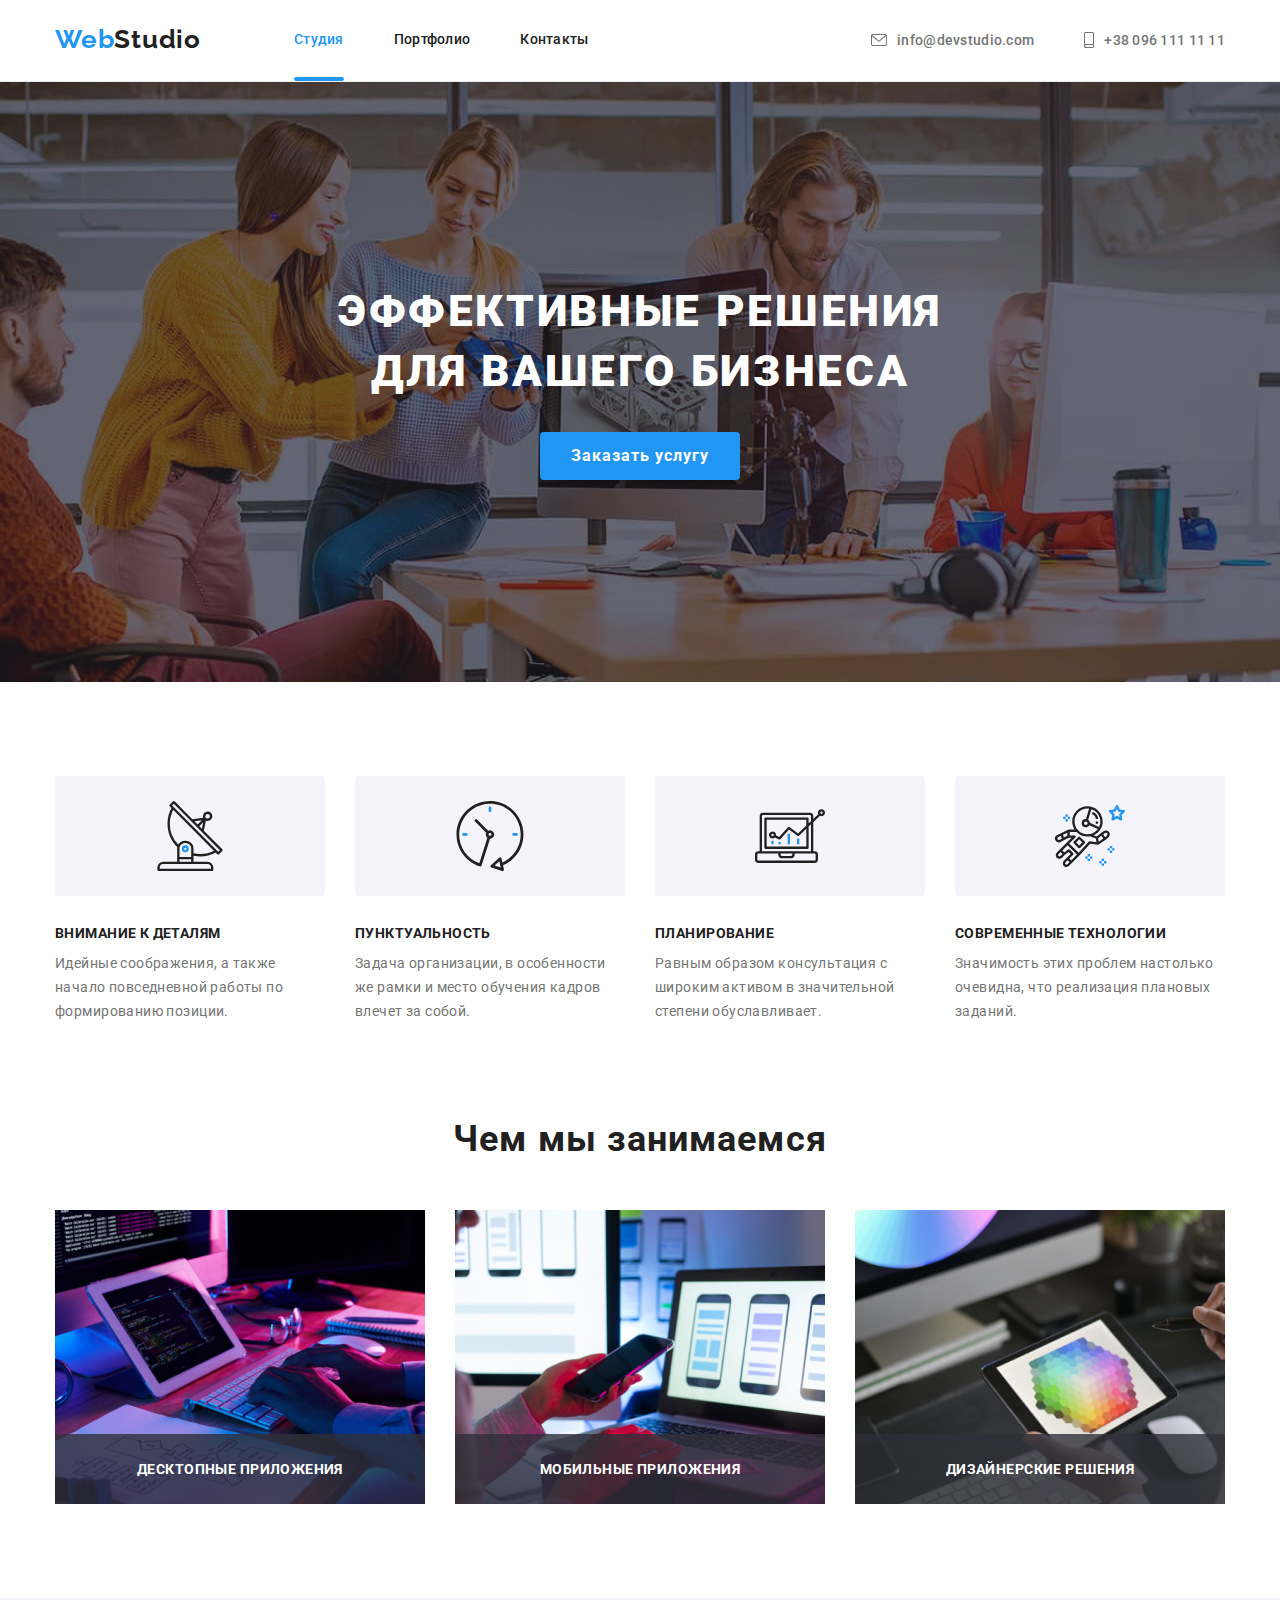
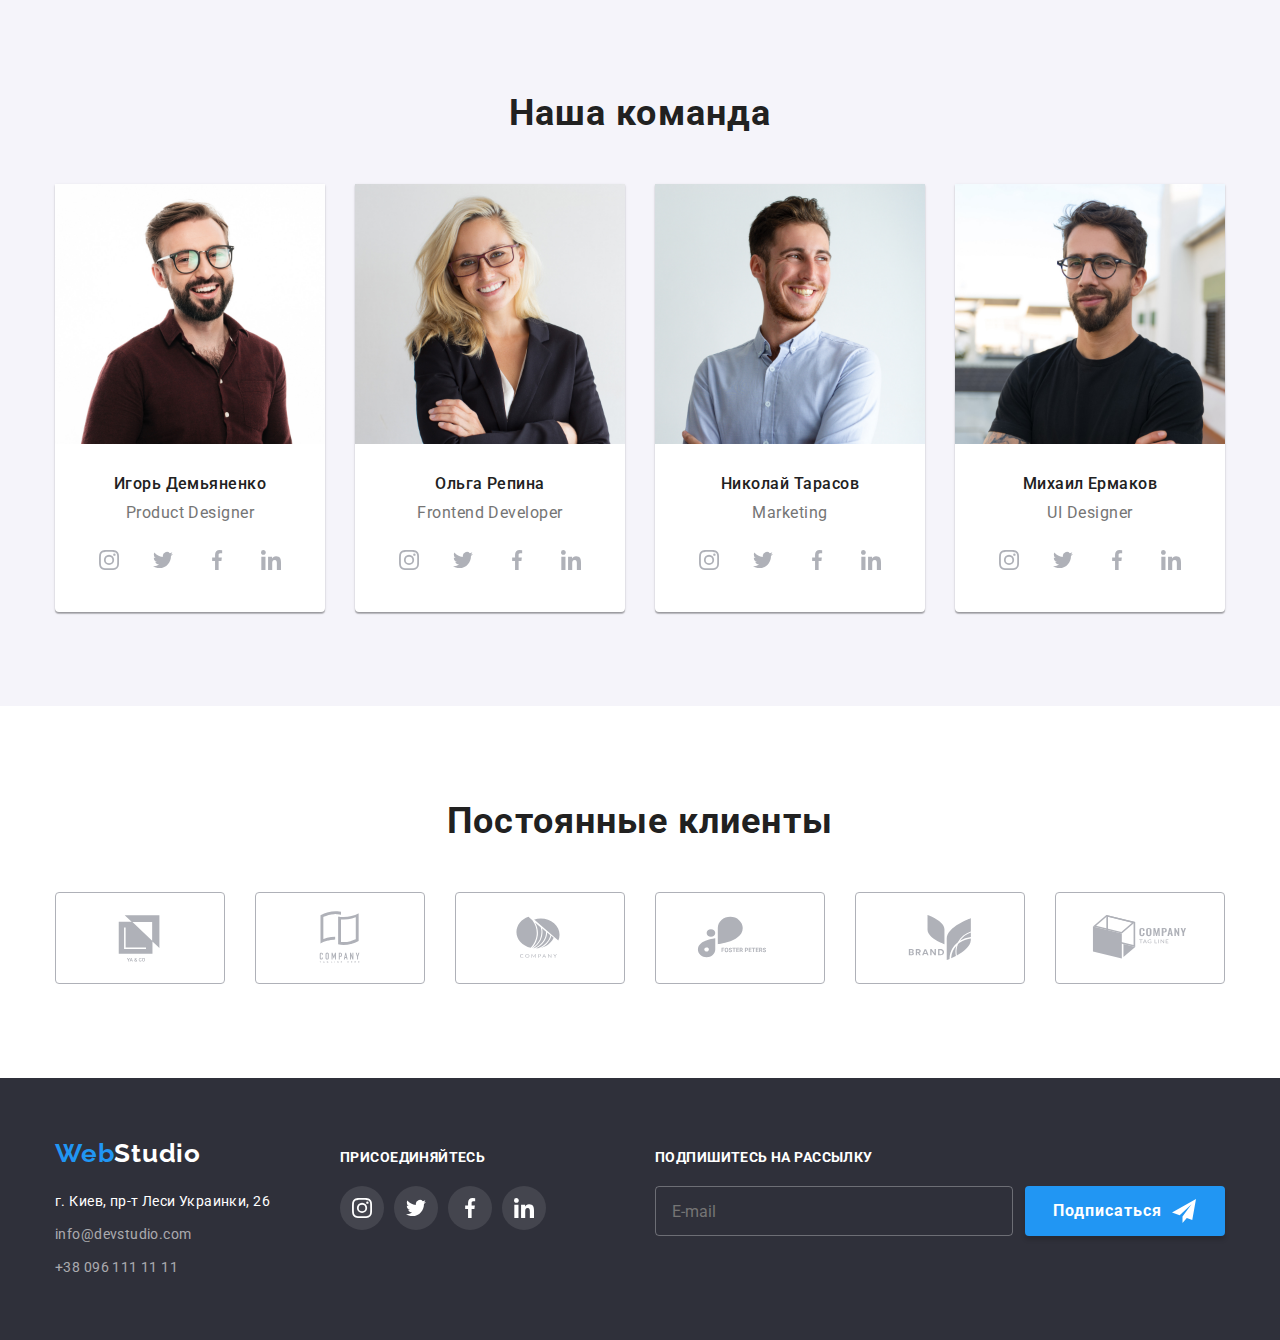
==== commit a10b6789: "add hover footer" ====
--- a/index.html
+++ b/index.html
@@ -261,7 +261,7 @@
 
     </footer>
 
-    <div class="backdrop s-hidden" data-modal>
+    <div class="backdrop is-hidden" data-modal>
         <div class="modal">
             <button class="modal-close-btn" type="button" data-modal-close><svg width="11px" height="11px" class="modal-close" aria-label="закрыть модальное окно">
                 <use href="./images/icons.svg#icon-vector"></use>
@@ -274,7 +274,7 @@
                         <label class="form-field-label" for="user-name">Имя</label>
                         <div class="form-field-inner">
                             <input class="form-field-input" id="user-name" type="text" name="name">
-                            <svg width="12px" height="12px" class="form-field-icon" aria-hidden="true">
+                            <svg width="18px" height="18px" class="form-field-icon" aria-hidden="true">
                                 <use href="./images/icons.svg#icon-person-black"></use>
                             </svg>
                         </div>
@@ -284,7 +284,7 @@
                         <label class="form-field-label" for="user-tel">Телефон</label>
                         <div class="form-field-inner">
                             <input class="form-field-input" id="user-tel" type="tel" name="tel">
-                            <svg width="12px" height="12px" class="form-field-icon" aria-hidden="true">
+                            <svg width="18px" height="18px" class="form-field-icon" aria-hidden="true">
                                 <use href="./images/icons.svg#icon-phone-black"></use>
                             </svg>
                         </div>
@@ -294,7 +294,7 @@
                         <label class="form-field-label" for="user-email">Почта</label>
                         <div class="form-field-inner">
                             <input class="form-field-input" id="user-email" type="text" name="email">
-                            <svg width="12px" height="12px" class="form-field-icon" aria-hidden="true">
+                            <svg width="18px" height="18px" class="form-field-icon" aria-hidden="true">
                                 <use href="./images/icons.svg#icon-email-black"></use>
                             </svg>
                         </div>
--- a/css/styles.css
+++ b/css/styles.css
@@ -751,6 +751,12 @@
         background-color: transparent;
         border: 1px solid rgba(255, 255, 255, 0.3);
         border-radius: 4px;
+
+        outline: none;
+
+        transition-property: border-color;
+            transition-duration: 250ms;
+            transition-timing-function: cubic-bezier(0.4, 0, 0.2, 1);
 }
 .footer-form-email:focus{
     border-color: var(--blu-cl);
@@ -786,6 +792,10 @@
     border:1px solid rgba(33, 33, 33, 0.2);
     border-radius: 4px;
     outline: none; 
+
+    transition-property: border-color;
+        transition-duration: 250ms;
+        transition-timing-function: cubic-bezier(0.4, 0, 0.2, 1);
     
 }
 .form-field-input:focus{
@@ -809,6 +819,10 @@
     left: 14px;
     transform: translateY(-50%);
     fill: var(--black-txt-cl);
+
+    transition-property: fill;
+        transition-duration: 250ms;
+        transition-timing-function: cubic-bezier(0.4, 0, 0.2, 1);
 }
 .form-field-textarea{
     padding: 12px 16px;
@@ -818,6 +832,13 @@
     border-radius: 4px;
     resize: none;
     outline: none;
+
+    transition-property: border;
+        transition-duration: 250ms;
+        transition-timing-function: cubic-bezier(0.4, 0, 0.2, 1);
+}
+.form-field-link{
+    color: var(--blu-cl);
 }
 .modal-form-btn{
     width: 200px;
@@ -873,6 +894,10 @@
     transform: translateY(-50%);
     opacity: 1;
 
+    transition-property: opacity;
+        transition-duration: 250ms;
+        transition-timing-function: cubic-bezier(0.4, 0, 0.2, 1);
+
 }
 
 .checkbox-input:checked~.checkbox-icon {
@@ -886,6 +911,10 @@
     transform: translateY(-50%);
 
     opacity: 0;
+
+    transition-property: opacity;
+        transition-duration: 250ms;
+        transition-timing-function: cubic-bezier(0.4, 0, 0.2, 1);
 
 }
 
